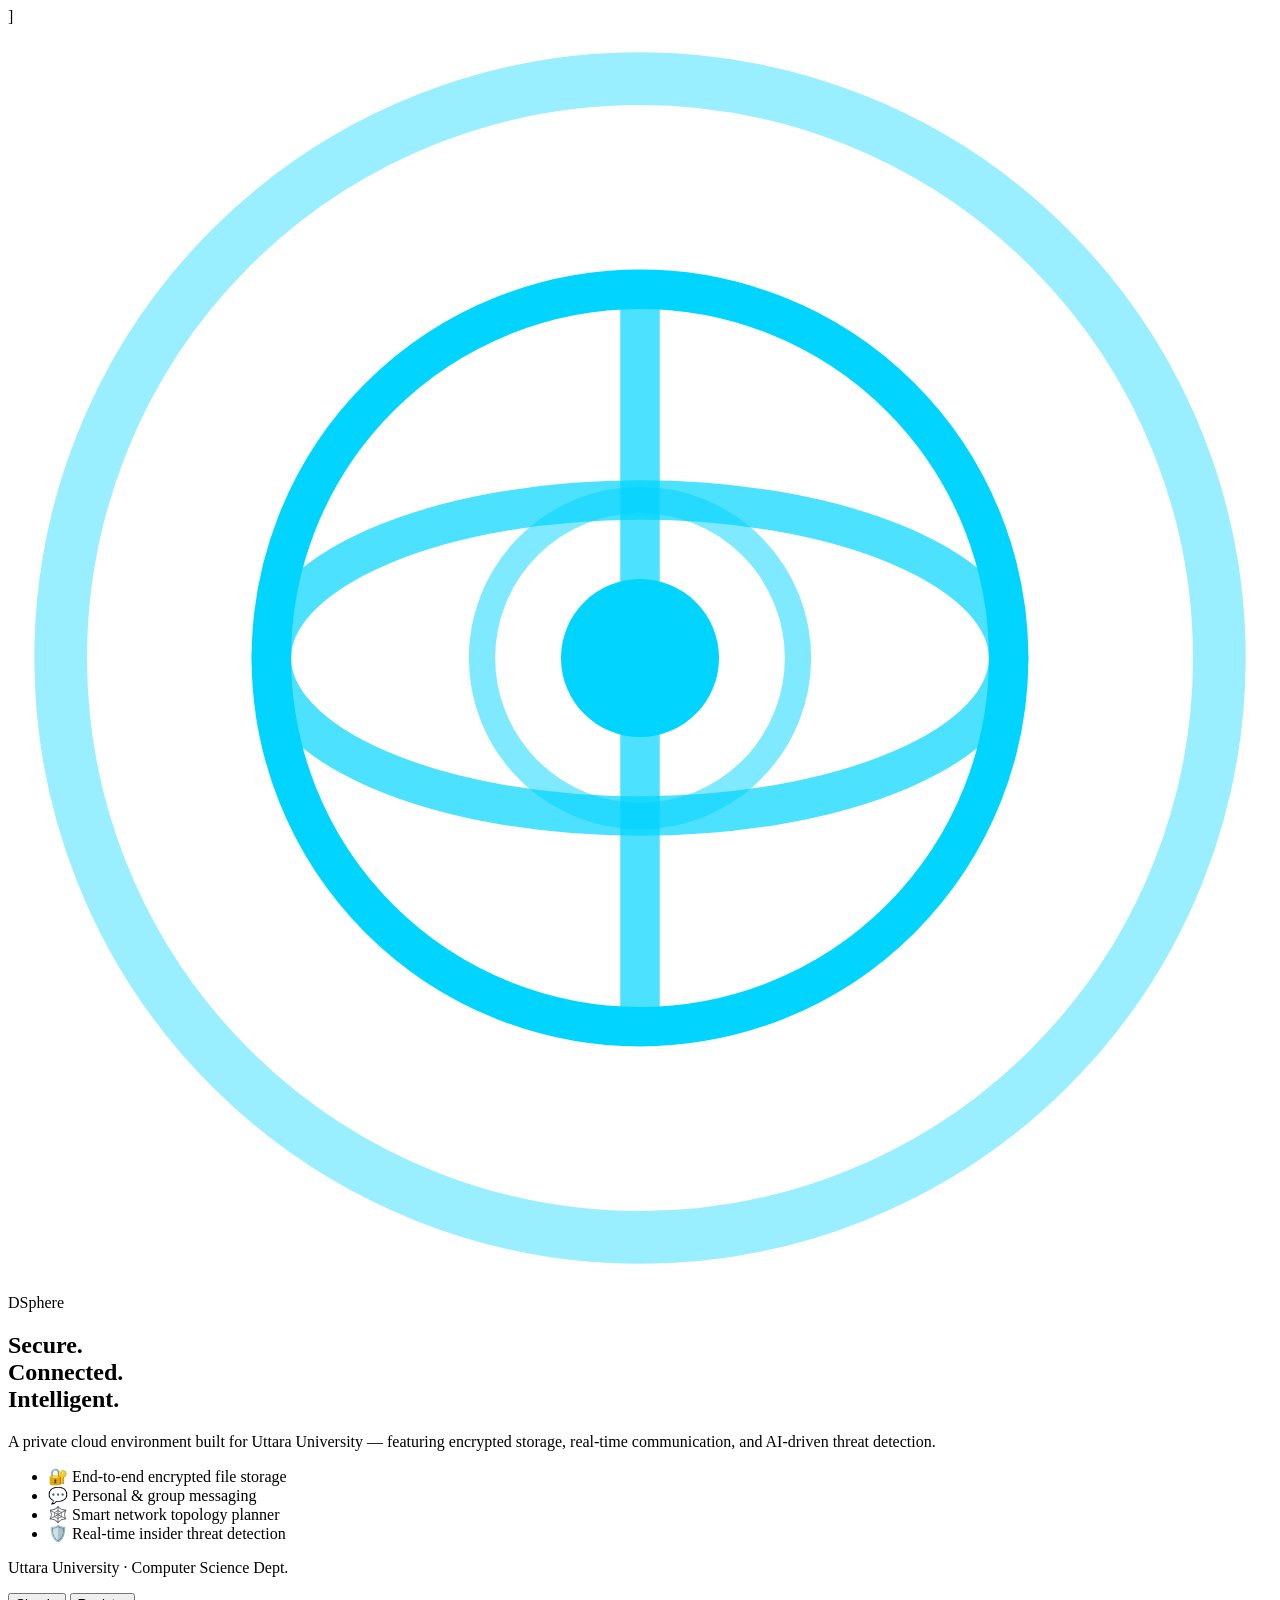
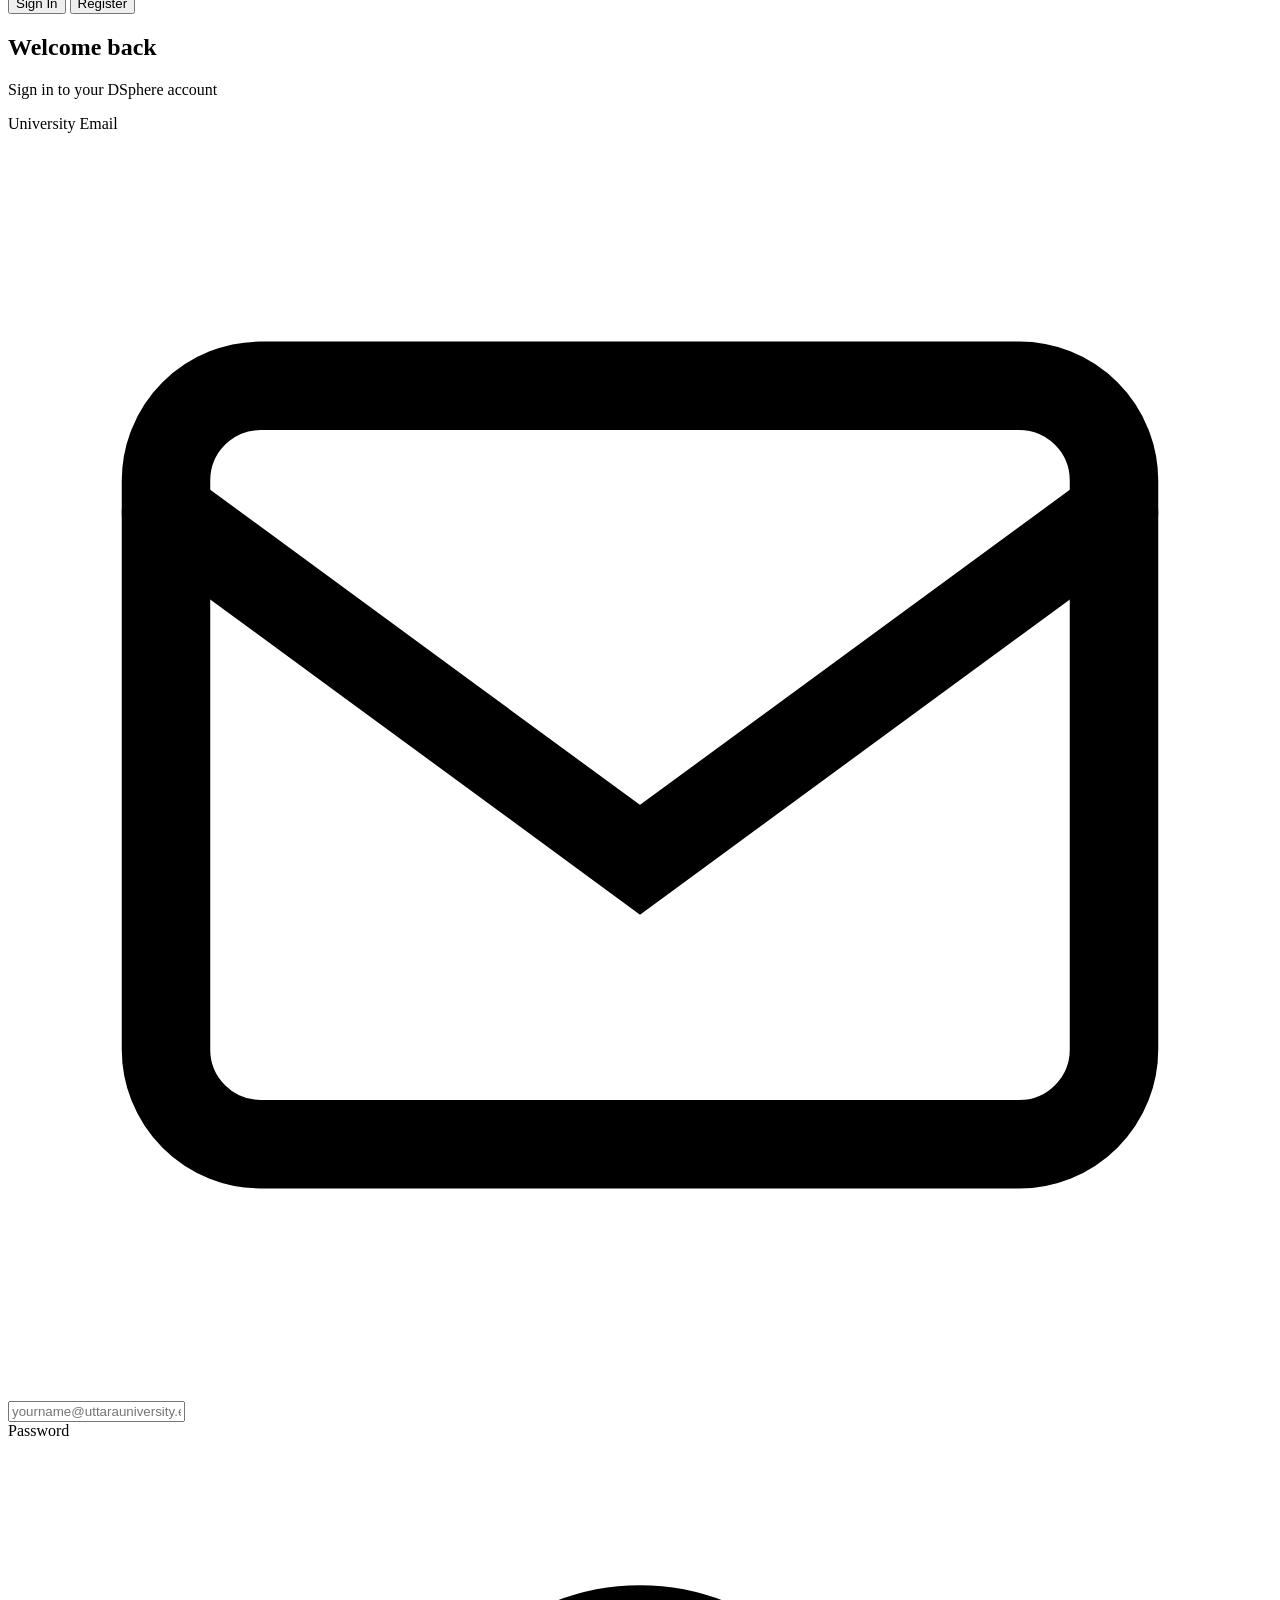
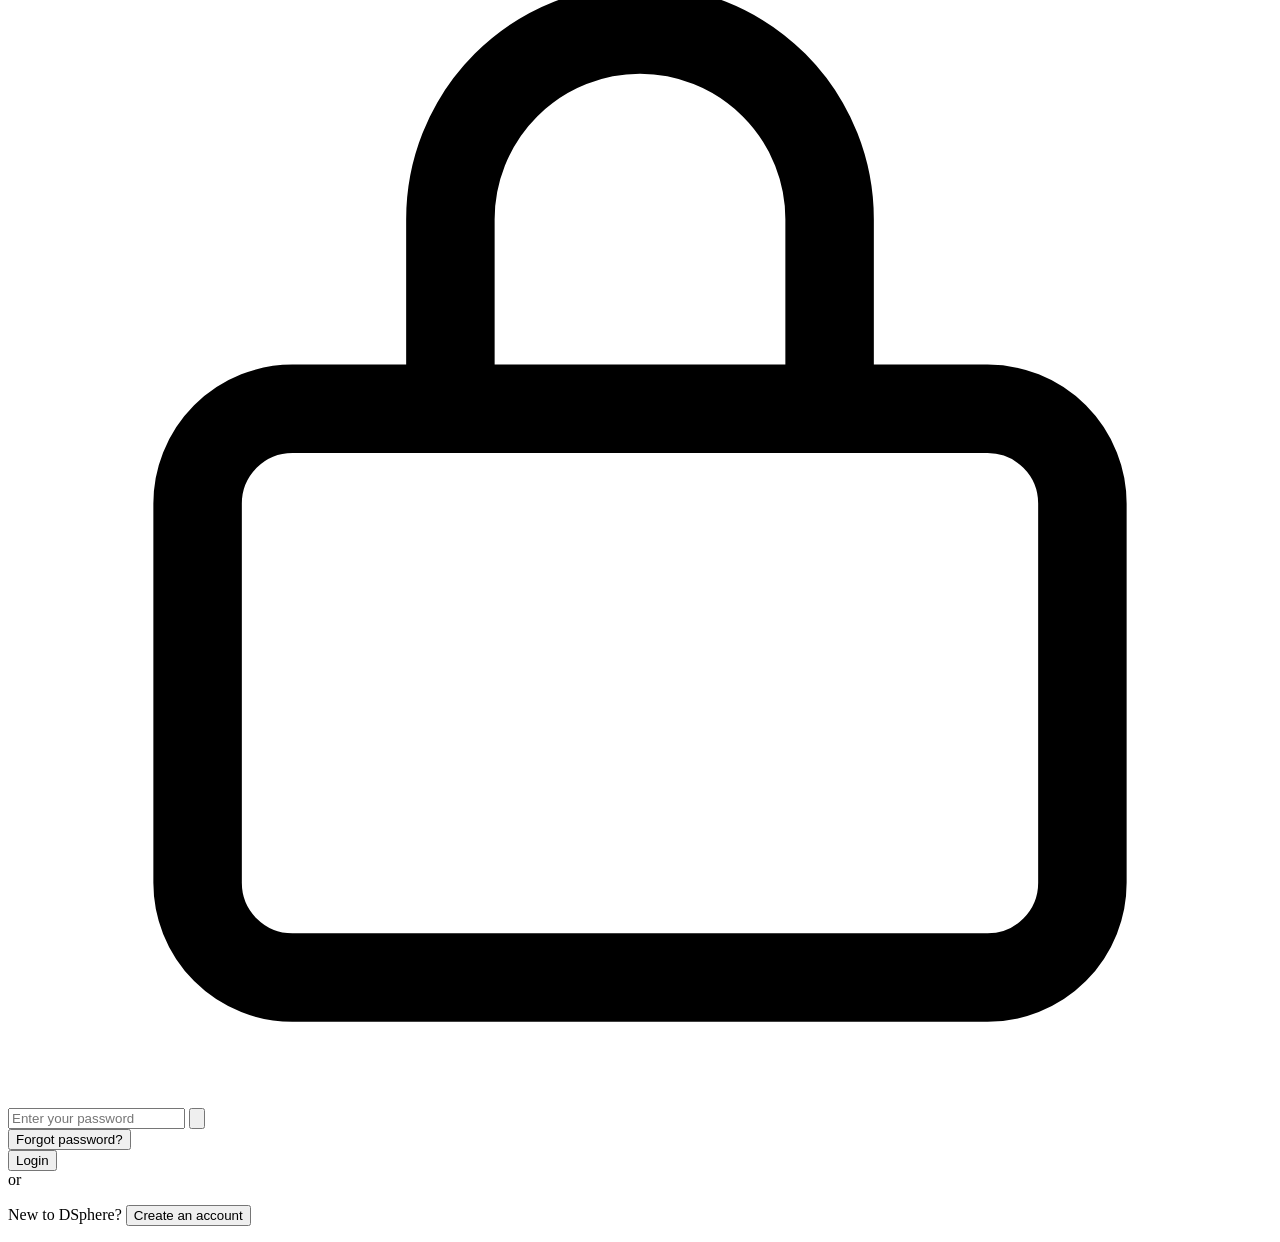
==== DSphere final/DSphere/frontend/pages/index.html @ 4b0da552 "Update index.html" ====
<!DOCTYPE html>
<html lang="en">
<head>
  <meta charset="UTF-8" />
  <meta name="viewport" content="width=device-width, initial-scale=1.0" />
  <title>DSphere — Secure University Cloud</title>
  <link rel="preconnect" href="https://fonts.googleapis.com" />
  <link rel="preconnect" href="https://fonts.gstatic.com" crossorigin />
  <link href="https://fonts.googleapis.com/css2?family=Syne:wght@400;600;700;800&family=DM+Sans:ital,wght@0,300;0,400;0,500;1,300&display=swap" rel="stylesheet" />
  <link rel="stylesheet" href="/css/variables.css" />
<link rel="stylesheet" href="/css/auth.css" />
</head>
<body>
]
  <!-- ░░ BACKGROUND GEOMETRY ░░ -->
  <div class="bg-orb bg-orb--1" aria-hidden="true"></div>
  <div class="bg-orb bg-orb--2" aria-hidden="true"></div>
  <div class="bg-grid" aria-hidden="true"></div>

  <div class="auth-shell">

    <!-- ── LEFT BRAND PANEL ── -->
    <aside class="brand-panel" aria-label="DSphere branding">
      <div class="brand-panel__inner">
        <div class="brand-logo">
          <svg class="brand-logo__icon" viewBox="0 0 48 48" fill="none" xmlns="http://www.w3.org/2000/svg" aria-hidden="true">
            <circle cx="24" cy="24" r="22" stroke="#00D4FF" stroke-width="2" opacity="0.4"/>
            <circle cx="24" cy="24" r="14" stroke="#00D4FF" stroke-width="1.5"/>
            <ellipse cx="24" cy="24" rx="14" ry="6" stroke="#00D4FF" stroke-width="1.5" opacity="0.7"/>
            <line x1="24" y1="10" x2="24" y2="38" stroke="#00D4FF" stroke-width="1.5" opacity="0.7"/>
            <circle cx="24" cy="24" r="3" fill="#00D4FF"/>
            <circle cx="24" cy="24" r="6" stroke="#00D4FF" stroke-width="1" opacity="0.5"/>
          </svg>
          <span class="brand-logo__wordmark">DSphere</span>
        </div>

        <div class="brand-tagline">
          <h1 class="brand-tagline__headline">Secure.<br/>Connected.<br/>Intelligent.</h1>
          <p class="brand-tagline__sub">A private cloud environment built for Uttara University — featuring encrypted storage, real-time communication, and AI-driven threat detection.</p>
        </div>

        <ul class="brand-features" aria-label="Key features">
          <li class="brand-features__item">
            <span class="brand-features__icon" aria-hidden="true">🔐</span>
            <span>End-to-end encrypted file storage</span>
          </li>
          <li class="brand-features__item">
            <span class="brand-features__icon" aria-hidden="true">💬</span>
            <span>Personal &amp; group messaging</span>
          </li>
          <li class="brand-features__item">
            <span class="brand-features__icon" aria-hidden="true">🕸️</span>
            <span>Smart network topology planner</span>
          </li>
          <li class="brand-features__item">
            <span class="brand-features__icon" aria-hidden="true">🛡️</span>
            <span>Real-time insider threat detection</span>
          </li>
        </ul>

        <p class="brand-uni">Uttara University · Computer Science Dept.</p>
      </div>
    </aside>

    <!-- ── RIGHT AUTH PANEL ── -->
    <main class="auth-panel" id="auth-panel">

      <!-- TAB SWITCHER -->
      <div class="auth-tabs" role="tablist" aria-label="Authentication mode">
        <button class="auth-tabs__btn auth-tabs__btn--active" id="tab-login" role="tab" aria-selected="true" aria-controls="form-login" onclick="switchTab('login')">Sign In</button>
        <button class="auth-tabs__btn" id="tab-register" role="tab" aria-selected="false" aria-controls="form-register" onclick="switchTab('register')">Register</button>
        <div class="auth-tabs__indicator" id="tab-indicator" aria-hidden="true"></div>
      </div>

      <!-- ═══════════════════════════
           LOGIN FORM
      ═══════════════════════════ -->
      <section class="auth-form-wrap" id="form-login" role="tabpanel" aria-labelledby="tab-login">
        <div class="form-header">
          <h2 class="form-header__title">Welcome back</h2>
          <p class="form-header__sub">Sign in to your DSphere account</p>
        </div>

        <form class="auth-form" id="login-form" novalidate>

          <!-- Email -->
          <div class="field-group" id="login-email-group">
            <label class="field-label" for="login-email">University Email</label>
            <div class="field-input-wrap">
              <span class="field-icon" aria-hidden="true">
                <svg viewBox="0 0 20 20" fill="none"><path d="M2.5 5.5A1.5 1.5 0 014 4h12a1.5 1.5 0 011.5 1.5v9A1.5 1.5 0 0116 16H4a1.5 1.5 0 01-1.5-1.5v-9z" stroke="currentColor" stroke-width="1.4"/><path d="M2.5 6l7.5 5.5L17.5 6" stroke="currentColor" stroke-width="1.4" stroke-linecap="round"/></svg>
              </span>
              <input class="field-input" type="email" id="login-email" name="email" placeholder="yourname@uttarauniversity.edu.bd" autocomplete="email" required />
            </div>
            <span class="field-error" id="login-email-err" role="alert"></span>
          </div>

          <!-- Password -->
          <div class="field-group" id="login-pw-group">
            <label class="field-label" for="login-password">Password</label>
            <div class="field-input-wrap">
              <span class="field-icon" aria-hidden="true">
                <svg viewBox="0 0 20 20" fill="none"><rect x="3" y="9" width="14" height="9" rx="1.5" stroke="currentColor" stroke-width="1.4"/><path d="M7 9V6a3 3 0 016 0v3" stroke="currentColor" stroke-width="1.4" stroke-linecap="round"/></svg>
              </span>
              <input class="field-input field-input--pw" type="password" id="login-password" name="password" placeholder="Enter your password" autocomplete="current-password" required />
              <button type="button" class="pw-toggle" aria-label="Show password" onclick="togglePw('login-password', this)">
                <svg class="eye-icon eye-icon--show" viewBox="0 0 20 20" fill="none"><path d="M2 10s3-6 8-6 8 6 8 6-3 6-8 6-8-6-8-6z" stroke="currentColor" stroke-width="1.4"/><circle cx="10" cy="10" r="2.5" stroke="currentColor" stroke-width="1.4"/></svg>
                <svg class="eye-icon eye-icon--hide" viewBox="0 0 20 20" fill="none" style="display:none"><path d="M3 3l14 14M8.5 8.6A2.5 2.5 0 0012.4 12M6.3 6.4C4.5 7.5 3 10 3 10s3 6 7 6c1.4 0 2.7-.5 3.8-1.3M10 4c4 0 7 6 7 6a13 13 0 01-2 2.9" stroke="currentColor" stroke-width="1.4" stroke-linecap="round"/></svg>
              </button>
            </div>
            <span class="field-error" id="login-pw-err" role="alert"></span>
          </div>

          <!-- Forgot Password -->
          <div class="form-extras">
            <button type="button" class="link-btn" onclick="switchTab('forgot')">Forgot password?</button>
          </div>

          <!-- Submit -->
          <button type="submit" class="btn-primary" id="login-submit">
            <span class="btn-primary__text">Login</span>
            <span class="btn-primary__spinner" aria-hidden="true"></span>
          </button>

          <div class="form-divider" aria-hidden="true"><span>or</span></div>
          <p class="form-switch-hint">New to DSphere? <button type="button" class="link-btn" onclick="switchTab('register')">Create an account</button></p>
        </form>
      </section>

      <!-- ═══════════════════════════
           REGISTER FORM
      ═══════════════════════════ -->
      <section class="auth-form-wrap" id="form-register" role="tabpanel" aria-labelledby="tab-register" hidden>
        <div class="form-header">
          <h2 class="form-header__title">Create account</h2>
          <p class="form-header__sub">Join DSphere with your university email</p>
        </div>

        <form class="auth-form" id="register-form" novalidate>

          <!-- Full Name -->
          <div class="field-group" id="reg-name-group">
            <label class="field-label" for="reg-name">Full Name</label>
            <div class="field-input-wrap">
              <span class="field-icon" aria-hidden="true">
                <svg viewBox="0 0 20 20" fill="none"><circle cx="10" cy="7" r="3" stroke="currentColor" stroke-width="1.4"/><path d="M3 17c0-3.3 3.1-6 7-6s7 2.7 7 6" stroke="currentColor" stroke-width="1.4" stroke-linecap="round"/></svg>
              </span>
              <input class="field-input" type="text" id="reg-name" name="name" placeholder="Your full name" autocomplete="name" required />
            </div>
            <span class="field-error" id="reg-name-err" role="alert"></span>
          </div>

          <!-- Email -->
          <div class="field-group" id="reg-email-group">
            <label class="field-label" for="reg-email">University Email</label>
            <div class="field-input-wrap">
              <span class="field-icon" aria-hidden="true">
                <svg viewBox="0 0 20 20" fill="none"><path d="M2.5 5.5A1.5 1.5 0 014 4h12a1.5 1.5 0 011.5 1.5v9A1.5 1.5 0 0116 16H4a1.5 1.5 0 01-1.5-1.5v-9z" stroke="currentColor" stroke-width="1.4"/><path d="M2.5 6l7.5 5.5L17.5 6" stroke="currentColor" stroke-width="1.4" stroke-linecap="round"/></svg>
              </span>
              <input class="field-input" type="email" id="reg-email" name="email" placeholder="yourname@uttarauniversity.edu.bd" autocomplete="email" required />
              <span class="field-badge" id="reg-email-badge" aria-hidden="true"></span>
            </div>
            <span class="field-hint">Must end in @uttarauniversity.edu.bd or @uttarauniversity.ac.bd</span>
            <span class="field-error" id="reg-email-err" role="alert"></span>
          </div>

          <!-- Password -->
          <div class="field-group" id="reg-pw-group">
            <label class="field-label" for="reg-password">Password</label>
            <div class="field-input-wrap">
              <span class="field-icon" aria-hidden="true">
                <svg viewBox="0 0 20 20" fill="none"><rect x="3" y="9" width="14" height="9" rx="1.5" stroke="currentColor" stroke-width="1.4"/><path d="M7 9V6a3 3 0 016 0v3" stroke="currentColor" stroke-width="1.4" stroke-linecap="round"/></svg>
              </span>
              <input class="field-input field-input--pw" type="password" id="reg-password" name="password" placeholder="Create a strong password" autocomplete="new-password" required />
              <button type="button" class="pw-toggle" aria-label="Show password" onclick="togglePw('reg-password', this)">
                <svg class="eye-icon eye-icon--show" viewBox="0 0 20 20" fill="none"><path d="M2 10s3-6 8-6 8 6 8 6-3 6-8 6-8-6-8-6z" stroke="currentColor" stroke-width="1.4"/><circle cx="10" cy="10" r="2.5" stroke="currentColor" stroke-width="1.4"/></svg>
                <svg class="eye-icon eye-icon--hide" viewBox="0 0 20 20" fill="none" style="display:none"><path d="M3 3l14 14M8.5 8.6A2.5 2.5 0 0012.4 12M6.3 6.4C4.5 7.5 3 10 3 10s3 6 7 6c1.4 0 2.7-.5 3.8-1.3M10 4c4 0 7 6 7 6a13 13 0 01-2 2.9" stroke="currentColor" stroke-width="1.4" stroke-linecap="round"/></svg>
              </button>
            </div>
            <!-- Password Strength Meter -->
            <div class="pw-strength" id="pw-strength" aria-live="polite">
              <div class="pw-strength__bar">
                <div class="pw-strength__fill" id="pw-strength-fill"></div>
              </div>
              <span class="pw-strength__label" id="pw-strength-label">Enter a password</span>
            </div>
            <ul class="pw-rules" id="pw-rules" aria-label="Password requirements">
              <li class="pw-rule" id="rule-len" data-ok="false"><span class="pw-rule__dot"></span> At least 8 characters</li>
              <li class="pw-rule" id="rule-upper" data-ok="false"><span class="pw-rule__dot"></span> One uppercase letter</li>
              <li class="pw-rule" id="rule-num" data-ok="false"><span class="pw-rule__dot"></span> One number</li>
              <li class="pw-rule" id="rule-special" data-ok="false"><span class="pw-rule__dot"></span> One special character</li>
            </ul>
            <span class="field-error" id="reg-pw-err" role="alert"></span>
          </div>

          <!-- Confirm Password -->
          <div class="field-group" id="reg-cpw-group">
            <label class="field-label" for="reg-confirm-password">Confirm Password</label>
            <div class="field-input-wrap">
              <span class="field-icon" aria-hidden="true">
                <svg viewBox="0 0 20 20" fill="none"><path d="M9 12l2 2 4-4" stroke="currentColor" stroke-width="1.4" stroke-linecap="round" stroke-linejoin="round"/><rect x="3" y="9" width="14" height="9" rx="1.5" stroke="currentColor" stroke-width="1.4"/><path d="M7 9V6a3 3 0 016 0v3" stroke="currentColor" stroke-width="1.4" stroke-linecap="round"/></svg>
              </span>
              <input class="field-input field-input--pw" type="password" id="reg-confirm-password" name="confirm_password" placeholder="Re-enter your password" autocomplete="new-password" required />
              <button type="button" class="pw-toggle" aria-label="Show confirm password" onclick="togglePw('reg-confirm-password', this)">
                <svg class="eye-icon eye-icon--show" viewBox="0 0 20 20" fill="none"><path d="M2 10s3-6 8-6 8 6 8 6-3 6-8 6-8-6-8-6z" stroke="currentColor" stroke-width="1.4"/><circle cx="10" cy="10" r="2.5" stroke="currentColor" stroke-width="1.4"/></svg>
                <svg class="eye-icon eye-icon--hide" viewBox="0 0 20 20" fill="none" style="display:none"><path d="M3 3l14 14M8.5 8.6A2.5 2.5 0 0012.4 12M6.3 6.4C4.5 7.5 3 10 3 10s3 6 7 6c1.4 0 2.7-.5 3.8-1.3M10 4c4 0 7 6 7 6a13 13 0 01-2 2.9" stroke="currentColor" stroke-width="1.4" stroke-linecap="round"/></svg>
              </button>
            </div>
            <span class="field-error" id="reg-cpw-err" role="alert"></span>
          </div>

          <button type="submit" class="btn-primary" id="register-submit">
            <span class="btn-primary__text">Create Account &amp; Send OTP</span>
            <span class="btn-primary__spinner" aria-hidden="true"></span>
          </button>

          <p class="form-switch-hint">Already have an account? <button type="button" class="link-btn" onclick="switchTab('login')">Sign in</button></p>
        </form>
      </section>

      <!-- ═══════════════════════════
           OTP VERIFICATION PANEL
      ═══════════════════════════ -->
      <section class="auth-form-wrap" id="form-otp" role="tabpanel" hidden>
        <div class="form-header">
          <h2 class="form-header__title">Verify your email</h2>
          <p class="form-header__sub">A 6-digit OTP was sent to <strong id="otp-email-display"></strong></p>
        </div>

        <form class="auth-form" id="otp-form" novalidate>
          <div class="otp-input-row" role="group" aria-label="OTP digits">
            <input class="otp-digit" type="text" inputmode="numeric" maxlength="1" pattern="[0-9]" aria-label="Digit 1" />
            <input class="otp-digit" type="text" inputmode="numeric" maxlength="1" pattern="[0-9]" aria-label="Digit 2" />
            <input class="otp-digit" type="text" inputmode="numeric" maxlength="1" pattern="[0-9]" aria-label="Digit 3" />
            <input class="otp-digit" type="text" inputmode="numeric" maxlength="1" pattern="[0-9]" aria-label="Digit 4" />
            <input class="otp-digit" type="text" inputmode="numeric" maxlength="1" pattern="[0-9]" aria-label="Digit 5" />
            <input class="otp-digit" type="text" inputmode="numeric" maxlength="1" pattern="[0-9]" aria-label="Digit 6" />
          </div>
          <span class="field-error otp-error" id="otp-err" role="alert"></span>

          <div class="otp-timer" aria-live="polite">
            <span id="otp-timer-text">Resend in <strong id="otp-countdown">02:00</strong></span>
            <button type="button" class="link-btn" id="otp-resend-btn" disabled onclick="resendOtp()">Resend OTP</button>
          </div>

          <button type="submit" class="btn-primary" id="otp-submit">
            <span class="btn-primary__text">Verify &amp; Continue</span>
            <span class="btn-primary__spinner" aria-hidden="true"></span>
          </button>

          <p class="form-switch-hint"><button type="button" class="link-btn" onclick="switchTab('register')">← Back to registration</button></p>
        </form>
      </section>

      <!-- ═══════════════════════════
           FORGOT PASSWORD PANEL
      ═══════════════════════════ -->
      <section class="auth-form-wrap" id="form-forgot" role="tabpanel" hidden>
        <div class="form-header">
          <h2 class="form-header__title">Reset password</h2>
          <p class="form-header__sub">Enter your university email to receive a reset OTP</p>
        </div>

        <form class="auth-form" id="forgot-form" novalidate>
          <div class="field-group" id="forgot-email-group">
            <label class="field-label" for="forgot-email">University Email</label>
            <div class="field-input-wrap">
              <span class="field-icon" aria-hidden="true">
                <svg viewBox="0 0 20 20" fill="none"><path d="M2.5 5.5A1.5 1.5 0 014 4h12a1.5 1.5 0 011.5 1.5v9A1.5 1.5 0 0116 16H4a1.5 1.5 0 01-1.5-1.5v-9z" stroke="currentColor" stroke-width="1.4"/><path d="M2.5 6l7.5 5.5L17.5 6" stroke="currentColor" stroke-width="1.4" stroke-linecap="round"/></svg>
              </span>
              <input class="field-input" type="email" id="forgot-email" name="email" placeholder="yourname@uttarauniversity.edu.bd" autocomplete="email" required />
            </div>
            <span class="field-error" id="forgot-email-err" role="alert"></span>
          </div>

          <button type="submit" class="btn-primary" id="forgot-submit">
            <span class="btn-primary__text">Send Reset OTP</span>
            <span class="btn-primary__spinner" aria-hidden="true"></span>
          </button>
          <p class="form-switch-hint"><button type="button" class="link-btn" onclick="switchTab('login')">← Back to sign in</button></p>
        </form>
      </section>

      <!-- SUCCESS TOAST -->
      <div class="toast" id="toast" role="status" aria-live="polite" aria-atomic="true"></div>

    </main>
  </div><!-- /auth-shell -->

<script src="/js/auth.js"></script>
</body>
</html>
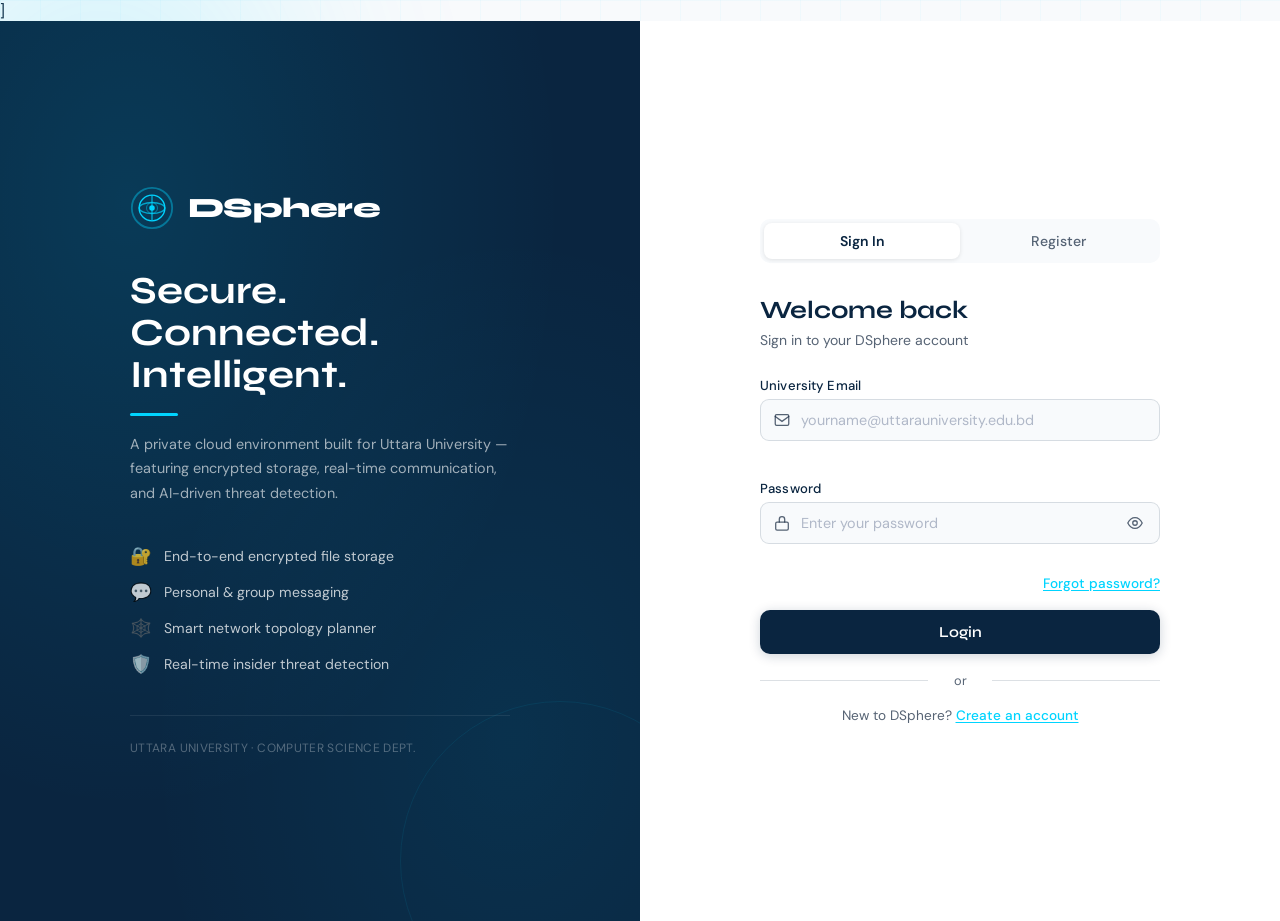
==== commit beb00f30: "Update index.html" ====
--- a/DSphere final/DSphere/frontend/pages/index.html
+++ b/DSphere final/DSphere/frontend/pages/index.html
@@ -7,8 +7,8 @@
   <link rel="preconnect" href="https://fonts.googleapis.com" />
   <link rel="preconnect" href="https://fonts.gstatic.com" crossorigin />
   <link href="https://fonts.googleapis.com/css2?family=Syne:wght@400;600;700;800&family=DM+Sans:ital,wght@0,300;0,400;0,500;1,300&display=swap" rel="stylesheet" />
-  <link rel="stylesheet" href="/css/variables.css" />
-<link rel="stylesheet" href="/css/auth.css" />
+  <link rel="stylesheet" href="../css/variables.css" />
+<link rel="stylesheet" href="../css/auth.css" />
 </head>
 <body>
 ]
@@ -287,6 +287,6 @@
     </main>
   </div><!-- /auth-shell -->
 
-<script src="/js/auth.js"></script>
+<script src="../js/auth.js"></script>
 </body>
 </html>
--- a/DSphere final/DSphere/frontend/css/variables.css
+++ b/DSphere final/DSphere/frontend/css/variables.css
@@ -0,0 +1,15 @@
+:root {
+  --up-bg: #f8fafc;
+  --up-surface: #ffffff;
+  --up-primary: #0a2540;
+  --up-accent: #00d4ff;
+  --up-text: #15273f;
+  --up-muted: rgba(21, 39, 63, 0.72);
+  --up-border: rgba(10, 37, 64, 0.14);
+  --up-success: #22c55e;
+  --up-error: #e53935;
+  --pw-weak: #fb7185;
+  --pw-fair: #fbbf24;
+  --pw-good: #38bdf8;
+  --pw-strong: #22c55e;
+}
--- a/DSphere final/DSphere/frontend/css/auth.css
+++ b/DSphere final/DSphere/frontend/css/auth.css
@@ -0,0 +1,469 @@
+/* ============================================================
+   DSphere — auth.css
+   Login / Registration page styles
+   User Panel palette: #F8F9FA bg | #0A2540 navy | #00D4FF cyan
+   ============================================================ */
+
+*, *::before, *::after { box-sizing: border-box; margin: 0; padding: 0; }
+
+html {
+  font-size: 16px;
+  -webkit-font-smoothing: antialiased;
+}
+
+body {
+  font-family: 'DM Sans', sans-serif;
+  background: var(--up-bg);
+  color: var(--up-text);
+  min-height: 100vh;
+  overflow-x: hidden;
+  position: relative;
+}
+
+/* ── BACKGROUND DECORATION ── */
+.bg-orb {
+  position: fixed;
+  border-radius: 50%;
+  pointer-events: none;
+  z-index: 0;
+  filter: blur(80px);
+  opacity: 0.18;
+}
+.bg-orb--1 {
+  width: 600px; height: 600px;
+  background: radial-gradient(circle, #00D4FF, transparent 70%);
+  top: -200px; left: -200px;
+  animation: drift 18s ease-in-out infinite alternate;
+}
+.bg-orb--2 {
+  width: 500px; height: 500px;
+  background: radial-gradient(circle, #0A2540, transparent 70%);
+  bottom: -150px; right: -100px;
+  animation: drift 22s ease-in-out infinite alternate-reverse;
+}
+@keyframes drift {
+  from { transform: translate(0, 0) scale(1); }
+  to   { transform: translate(40px, 30px) scale(1.05); }
+}
+
+.bg-grid {
+  position: fixed; inset: 0; z-index: 0; pointer-events: none;
+  background-image:
+    linear-gradient(rgba(0,212,255,.035) 1px, transparent 1px),
+    linear-gradient(90deg, rgba(0,212,255,.035) 1px, transparent 1px);
+  background-size: 40px 40px;
+}
+
+/* ── LAYOUT SHELL ── */
+.auth-shell {
+  position: relative; z-index: 1;
+  display: grid;
+  grid-template-columns: 1fr 1fr;
+  min-height: 100vh;
+}
+
+/* ── BRAND PANEL (left) ── */
+.brand-panel {
+  background: var(--up-primary);
+  display: flex; align-items: center; justify-content: center;
+  padding: 48px 52px;
+  position: relative; overflow: hidden;
+}
+.brand-panel::before {
+  content: '';
+  position: absolute; inset: 0;
+  background:
+    radial-gradient(ellipse at 20% 20%, rgba(0,212,255,.12) 0%, transparent 60%),
+    radial-gradient(ellipse at 80% 80%, rgba(0,212,255,.07) 0%, transparent 50%);
+  pointer-events: none;
+}
+.brand-panel::after {
+  content: '';
+  position: absolute;
+  width: 320px; height: 320px;
+  border: 1px solid rgba(0,212,255,.08);
+  border-radius: 50%;
+  bottom: -100px; right: -80px;
+}
+
+.brand-panel__inner {
+  position: relative; z-index: 1;
+  max-width: 380px;
+  display: flex; flex-direction: column; gap: 40px;
+}
+
+/* Logo */
+.brand-logo {
+  display: flex; align-items: center; gap: 14px;
+}
+.brand-logo__icon {
+  width: 44px; height: 44px;
+  animation: rotate-slow 20s linear infinite;
+}
+@keyframes rotate-slow {
+  from { transform: rotate(0deg); }
+  to   { transform: rotate(360deg); }
+}
+.brand-logo__wordmark {
+  font-family: 'Syne', sans-serif;
+  font-weight: 800;
+  font-size: 1.75rem;
+  letter-spacing: -0.02em;
+  color: #ffffff;
+}
+
+/* Tagline */
+.brand-tagline__headline {
+  font-family: 'Syne', sans-serif;
+  font-weight: 700;
+  font-size: 2.4rem;
+  line-height: 1.1;
+  color: #ffffff;
+  margin-bottom: 16px;
+}
+.brand-tagline__headline::after {
+  content: '';
+  display: block;
+  width: 48px; height: 3px;
+  background: var(--up-accent);
+  border-radius: 2px;
+  margin-top: 16px;
+}
+.brand-tagline__sub {
+  font-size: 0.9rem;
+  line-height: 1.7;
+  color: rgba(255,255,255,.62);
+}
+
+/* Feature list */
+.brand-features {
+  list-style: none;
+  display: flex; flex-direction: column; gap: 14px;
+}
+.brand-features__item {
+  display: flex; align-items: center; gap: 12px;
+  font-size: 0.88rem;
+  color: rgba(255,255,255,.75);
+}
+.brand-features__icon { font-size: 1.1rem; }
+
+.brand-uni {
+  font-size: 0.75rem;
+  color: rgba(255,255,255,.3);
+  letter-spacing: 0.03em;
+  text-transform: uppercase;
+  border-top: 1px solid rgba(255,255,255,.08);
+  padding-top: 24px;
+}
+
+/* ── AUTH PANEL (right) ── */
+.auth-panel {
+  display: flex; flex-direction: column;
+  align-items: center; justify-content: center;
+  padding: 40px 32px;
+  background: var(--up-surface);
+  position: relative;
+}
+
+/* ── TABS ── */
+.auth-tabs {
+  display: flex;
+  background: var(--up-bg);
+  border-radius: 10px;
+  padding: 4px;
+  position: relative;
+  width: 100%; max-width: 400px;
+  margin-bottom: 32px;
+}
+.auth-tabs__btn {
+  flex: 1;
+  background: transparent;
+  border: none; cursor: pointer;
+  font-family: 'DM Sans', sans-serif;
+  font-size: 0.88rem;
+  font-weight: 500;
+  color: var(--up-muted);
+  padding: 9px 0;
+  border-radius: 8px;
+  position: relative; z-index: 1;
+  transition: color 0.2s;
+}
+.auth-tabs__btn--active { color: var(--up-primary); font-weight: 600; }
+.auth-tabs__indicator {
+  position: absolute;
+  top: 4px; bottom: 4px;
+  width: calc(50% - 4px);
+  background: #fff;
+  border-radius: 8px;
+  box-shadow: 0 1px 4px rgba(0,0,0,.1);
+  transition: transform 0.25s cubic-bezier(.4,0,.2,1);
+  left: 4px;
+}
+.auth-tabs__indicator[data-tab="register"] {
+  transform: translateX(calc(100% + 0px));
+}
+
+/* ── FORM WRAP ── */
+.auth-form-wrap {
+  width: 100%; max-width: 400px;
+  animation: fade-up 0.3s ease;
+}
+@keyframes fade-up {
+  from { opacity: 0; transform: translateY(12px); }
+  to   { opacity: 1; transform: translateY(0); }
+}
+
+.form-header { margin-bottom: 28px; }
+.form-header__title {
+  font-family: 'Syne', sans-serif;
+  font-size: 1.55rem; font-weight: 700;
+  color: var(--up-primary);
+  margin-bottom: 6px;
+}
+.form-header__sub { font-size: 0.875rem; color: var(--up-muted); }
+
+/* ── FIELD GROUP ── */
+.auth-form { display: flex; flex-direction: column; gap: 18px; }
+
+.field-group { display: flex; flex-direction: column; gap: 5px; }
+.field-label {
+  font-size: 0.82rem; font-weight: 500;
+  color: var(--up-primary); letter-spacing: 0.01em;
+}
+.field-input-wrap {
+  position: relative;
+  display: flex; align-items: center;
+}
+.field-icon {
+  position: absolute; left: 13px;
+  width: 18px; height: 18px; color: var(--up-muted);
+  display: flex; align-items: center;
+  pointer-events: none;
+}
+.field-icon svg { width: 100%; height: 100%; }
+
+.field-input {
+  width: 100%;
+  padding: 11px 14px 11px 40px;
+  border: 1.5px solid var(--up-border);
+  border-radius: 9px;
+  font-family: 'DM Sans', sans-serif;
+  font-size: 0.9rem;
+  color: var(--up-text);
+  background: var(--up-bg);
+  outline: none;
+  transition: border-color 0.2s, box-shadow 0.2s;
+}
+.field-input--pw { padding-right: 44px; }
+.field-input:focus {
+  border-color: var(--up-accent);
+  box-shadow: 0 0 0 3px rgba(0,212,255,.14);
+  background: #fff;
+}
+.field-input.is-invalid {
+  border-color: var(--up-error);
+  box-shadow: 0 0 0 3px rgba(229,57,53,.1);
+}
+.field-input.is-valid {
+  border-color: var(--up-success);
+}
+.field-input::placeholder { color: #b0b8c8; }
+
+/* eye toggle */
+.pw-toggle {
+  position: absolute; right: 12px;
+  background: none; border: none; cursor: pointer;
+  color: var(--up-muted);
+  padding: 4px;
+  display: flex; align-items: center;
+  border-radius: 4px;
+  transition: color 0.15s;
+}
+.pw-toggle:hover { color: var(--up-primary); }
+.eye-icon { width: 18px; height: 18px; }
+
+/* field badge (email domain check) */
+.field-badge {
+  position: absolute; right: 12px;
+  width: 18px; height: 18px;
+  font-size: 0.8rem;
+}
+
+.field-hint  { font-size: 0.75rem; color: var(--up-muted); }
+.field-error { font-size: 0.75rem; color: var(--up-error); min-height: 16px; }
+
+/* ── PASSWORD STRENGTH ── */
+.pw-strength { display: flex; align-items: center; gap: 10px; margin-top: 2px; }
+.pw-strength__bar {
+  flex: 1; height: 5px;
+  background: var(--up-border);
+  border-radius: 999px; overflow: hidden;
+}
+.pw-strength__fill {
+  height: 100%; border-radius: 999px;
+  width: 0%;
+  transition: width 0.35s ease, background 0.35s ease;
+}
+.pw-strength__label { font-size: 0.72rem; color: var(--up-muted); white-space: nowrap; }
+
+/* Strength states */
+.pw-strength[data-level="1"] .pw-strength__fill { width: 25%; background: var(--pw-weak); }
+.pw-strength[data-level="2"] .pw-strength__fill { width: 50%; background: var(--pw-fair); }
+.pw-strength[data-level="3"] .pw-strength__fill { width: 75%; background: var(--pw-good); }
+.pw-strength[data-level="4"] .pw-strength__fill { width: 100%; background: var(--pw-strong); }
+.pw-strength[data-level="1"] .pw-strength__label { color: var(--pw-weak); }
+.pw-strength[data-level="2"] .pw-strength__label { color: var(--pw-fair); }
+.pw-strength[data-level="3"] .pw-strength__label { color: var(--pw-good); }
+.pw-strength[data-level="4"] .pw-strength__label { color: var(--pw-strong); }
+
+/* Password rules checklist */
+.pw-rules { list-style: none; display: flex; flex-direction: column; gap: 4px; margin-top: 6px; }
+.pw-rule {
+  display: flex; align-items: center; gap: 7px;
+  font-size: 0.75rem; color: var(--up-muted);
+  transition: color 0.2s;
+}
+.pw-rule__dot {
+  width: 6px; height: 6px; border-radius: 50%;
+  background: var(--up-border);
+  flex-shrink: 0;
+  transition: background 0.2s;
+}
+.pw-rule[data-ok="true"] { color: var(--up-success); }
+.pw-rule[data-ok="true"] .pw-rule__dot { background: var(--up-success); }
+
+/* ── EXTRAS ── */
+.form-extras {
+  display: flex; justify-content: flex-end;
+  margin-top: -8px;
+}
+.link-btn {
+  background: none; border: none; cursor: pointer;
+  font-family: 'DM Sans', sans-serif;
+  font-size: 0.85rem; font-weight: 500;
+  color: var(--up-accent);
+  padding: 0;
+  text-decoration: underline; text-underline-offset: 2px;
+  transition: color 0.15s;
+}
+.link-btn:hover { color: var(--up-primary); }
+.link-btn:disabled { color: var(--up-muted); cursor: not-allowed; text-decoration: none; }
+
+/* ── PRIMARY BUTTON ── */
+.btn-primary {
+  width: 100%;
+  padding: 13px;
+  background: var(--up-primary);
+  color: #fff;
+  border: none; border-radius: 10px;
+  font-family: 'Syne', sans-serif;
+  font-size: 0.95rem; font-weight: 600;
+  cursor: pointer;
+  display: flex; align-items: center; justify-content: center; gap: 10px;
+  position: relative; overflow: hidden;
+  transition: background 0.2s, transform 0.1s, box-shadow 0.2s;
+  box-shadow: 0 2px 12px rgba(10,37,64,.2);
+}
+.btn-primary::before {
+  content: '';
+  position: absolute; inset: 0;
+  background: linear-gradient(135deg, rgba(0,212,255,.18) 0%, transparent 60%);
+  opacity: 0;
+  transition: opacity 0.2s;
+}
+.btn-primary:hover::before { opacity: 1; }
+.btn-primary:hover { background: #0d2f52; box-shadow: 0 4px 20px rgba(10,37,64,.3); }
+.btn-primary:active { transform: scale(0.98); }
+.btn-primary:disabled { background: var(--up-muted); cursor: not-allowed; box-shadow: none; }
+
+/* spinner */
+.btn-primary__spinner {
+  display: none;
+  width: 16px; height: 16px;
+  border: 2px solid rgba(255,255,255,.35);
+  border-top-color: #fff;
+  border-radius: 50%;
+  animation: spin 0.7s linear infinite;
+}
+.btn-primary.is-loading .btn-primary__text { opacity: 0.6; }
+.btn-primary.is-loading .btn-primary__spinner { display: block; }
+@keyframes spin { to { transform: rotate(360deg); } }
+
+/* ── DIVIDER ── */
+.form-divider {
+  position: relative; text-align: center;
+  color: var(--up-muted); font-size: 0.8rem;
+}
+.form-divider::before, .form-divider::after {
+  content: '';
+  position: absolute; top: 50%;
+  width: 42%; height: 1px;
+  background: var(--up-border);
+}
+.form-divider::before { left: 0; }
+.form-divider::after  { right: 0; }
+.form-divider span { background: var(--up-surface); padding: 0 10px; }
+
+.form-switch-hint { font-size: 0.85rem; color: var(--up-muted); text-align: center; }
+
+/* ── OTP INPUTS ── */
+.otp-input-row {
+  display: flex; gap: 10px; justify-content: center;
+  margin-bottom: 8px;
+}
+.otp-digit {
+  width: 52px; height: 58px;
+  text-align: center;
+  font-family: 'Syne', sans-serif;
+  font-size: 1.5rem; font-weight: 700;
+  color: var(--up-primary);
+  border: 1.5px solid var(--up-border);
+  border-radius: 10px;
+  background: var(--up-bg);
+  outline: none;
+  transition: border-color 0.2s, box-shadow 0.2s;
+  caret-color: transparent;
+}
+.otp-digit:focus {
+  border-color: var(--up-accent);
+  box-shadow: 0 0 0 3px rgba(0,212,255,.14);
+  background: #fff;
+}
+.otp-digit.filled { background: var(--up-primary); color: #fff; border-color: var(--up-primary); }
+.otp-error { display: block; text-align: center; margin-bottom: 4px; }
+
+.otp-timer {
+  display: flex; align-items: center; justify-content: center; gap: 8px;
+  font-size: 0.82rem; color: var(--up-muted);
+  margin-bottom: 4px;
+}
+
+/* ── TOAST ── */
+.toast {
+  position: fixed; bottom: 28px; left: 50%;
+  transform: translateX(-50%) translateY(20px);
+  background: var(--up-primary);
+  color: #fff;
+  font-size: 0.875rem;
+  padding: 12px 24px;
+  border-radius: 10px;
+  box-shadow: 0 8px 32px rgba(0,0,0,.18);
+  opacity: 0; pointer-events: none;
+  transition: opacity 0.3s, transform 0.3s;
+  white-space: nowrap;
+  z-index: 1000;
+}
+.toast.toast--show { opacity: 1; transform: translateX(-50%) translateY(0); pointer-events: auto; }
+.toast.toast--success { border-left: 4px solid #2E7D32; }
+.toast.toast--error   { border-left: 4px solid var(--up-error); }
+
+/* ── RESPONSIVE ── */
+@media (max-width: 860px) {
+  .auth-shell { grid-template-columns: 1fr; }
+  .brand-panel { display: none; }
+  .auth-panel { padding: 36px 20px; }
+}
+@media (max-width: 420px) {
+  .otp-digit { width: 42px; height: 50px; font-size: 1.2rem; }
+  .form-header__title { font-size: 1.3rem; }
+}
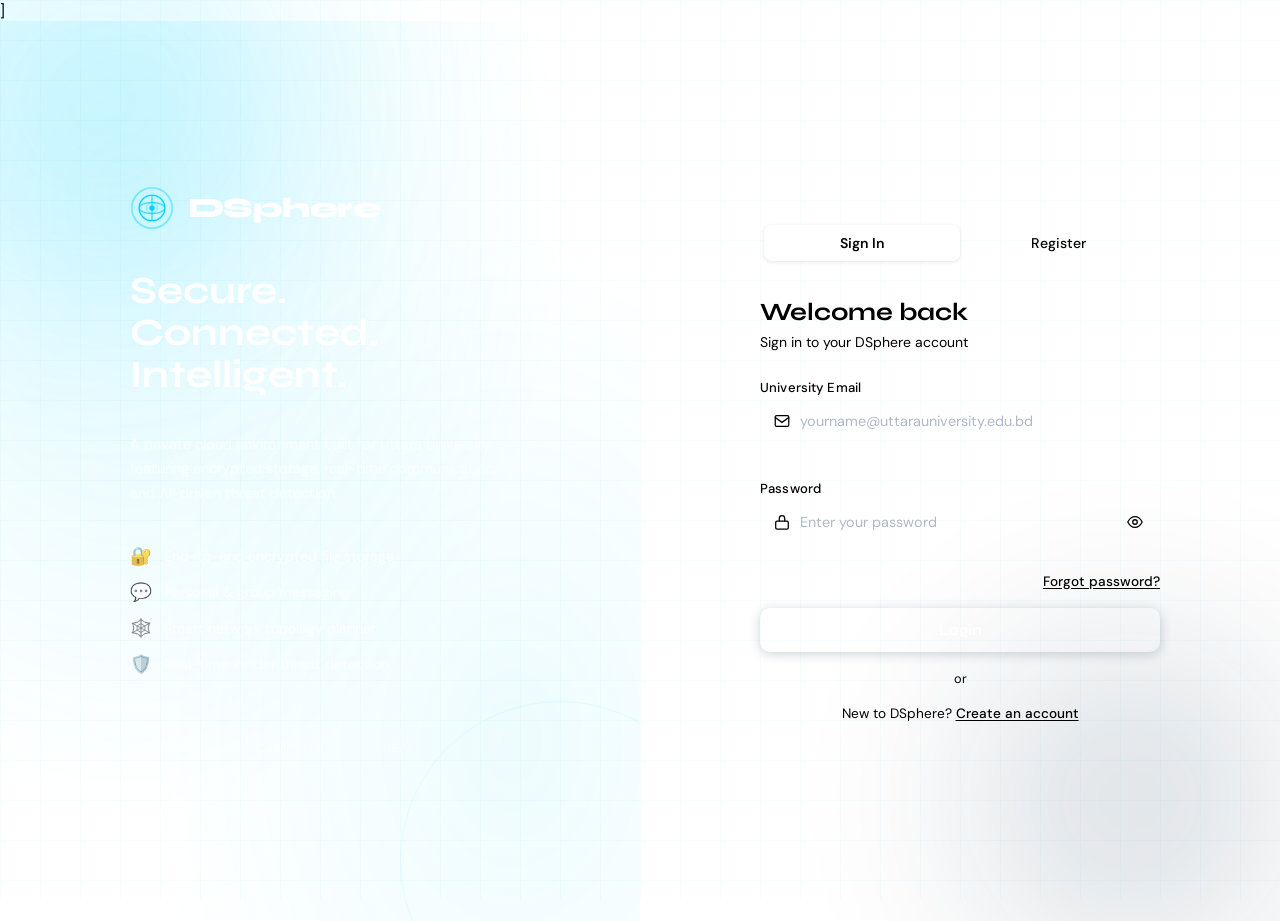
==== commit 6834a7f3: "Update index.html" ====
--- a/DSphere final/DSphere/frontend/pages/index.html
+++ b/DSphere final/DSphere/frontend/pages/index.html
@@ -7,8 +7,479 @@
   <link rel="preconnect" href="https://fonts.googleapis.com" />
   <link rel="preconnect" href="https://fonts.gstatic.com" crossorigin />
   <link href="https://fonts.googleapis.com/css2?family=Syne:wght@400;600;700;800&family=DM+Sans:ital,wght@0,300;0,400;0,500;1,300&display=swap" rel="stylesheet" />
-  <link rel="stylesheet" href="../css/variables.css" />
-<link rel="stylesheet" href="../css/auth.css" />
+<style>
+  /* ============================================================
+   DSphere — auth.css
+   Login / Registration page styles
+   User Panel palette: #F8F9FA bg | #0A2540 navy | #00D4FF cyan
+   ============================================================ */
+
+*, *::before, *::after { box-sizing: border-box; margin: 0; padding: 0; }
+
+html {
+  font-size: 16px;
+  -webkit-font-smoothing: antialiased;
+}
+
+body {
+  font-family: 'DM Sans', sans-serif;
+  background: var(--up-bg);
+  color: var(--up-text);
+  min-height: 100vh;
+  overflow-x: hidden;
+  position: relative;
+}
+
+/* ── BACKGROUND DECORATION ── */
+.bg-orb {
+  position: fixed;
+  border-radius: 50%;
+  pointer-events: none;
+  z-index: 0;
+  filter: blur(80px);
+  opacity: 0.18;
+}
+.bg-orb--1 {
+  width: 600px; height: 600px;
+  background: radial-gradient(circle, #00D4FF, transparent 70%);
+  top: -200px; left: -200px;
+  animation: drift 18s ease-in-out infinite alternate;
+}
+.bg-orb--2 {
+  width: 500px; height: 500px;
+  background: radial-gradient(circle, #0A2540, transparent 70%);
+  bottom: -150px; right: -100px;
+  animation: drift 22s ease-in-out infinite alternate-reverse;
+}
+@keyframes drift {
+  from { transform: translate(0, 0) scale(1); }
+  to   { transform: translate(40px, 30px) scale(1.05); }
+}
+
+.bg-grid {
+  position: fixed; inset: 0; z-index: 0; pointer-events: none;
+  background-image:
+    linear-gradient(rgba(0,212,255,.035) 1px, transparent 1px),
+    linear-gradient(90deg, rgba(0,212,255,.035) 1px, transparent 1px);
+  background-size: 40px 40px;
+}
+
+/* ── LAYOUT SHELL ── */
+.auth-shell {
+  position: relative; z-index: 1;
+  display: grid;
+  grid-template-columns: 1fr 1fr;
+  min-height: 100vh;
+}
+
+/* ── BRAND PANEL (left) ── */
+.brand-panel {
+  background: var(--up-primary);
+  display: flex; align-items: center; justify-content: center;
+  padding: 48px 52px;
+  position: relative; overflow: hidden;
+}
+.brand-panel::before {
+  content: '';
+  position: absolute; inset: 0;
+  background:
+    radial-gradient(ellipse at 20% 20%, rgba(0,212,255,.12) 0%, transparent 60%),
+    radial-gradient(ellipse at 80% 80%, rgba(0,212,255,.07) 0%, transparent 50%);
+  pointer-events: none;
+}
+.brand-panel::after {
+  content: '';
+  position: absolute;
+  width: 320px; height: 320px;
+  border: 1px solid rgba(0,212,255,.08);
+  border-radius: 50%;
+  bottom: -100px; right: -80px;
+}
+
+.brand-panel__inner {
+  position: relative; z-index: 1;
+  max-width: 380px;
+  display: flex; flex-direction: column; gap: 40px;
+}
+
+/* Logo */
+.brand-logo {
+  display: flex; align-items: center; gap: 14px;
+}
+.brand-logo__icon {
+  width: 44px; height: 44px;
+  animation: rotate-slow 20s linear infinite;
+}
+@keyframes rotate-slow {
+  from { transform: rotate(0deg); }
+  to   { transform: rotate(360deg); }
+}
+.brand-logo__wordmark {
+  font-family: 'Syne', sans-serif;
+  font-weight: 800;
+  font-size: 1.75rem;
+  letter-spacing: -0.02em;
+  color: #ffffff;
+}
+
+/* Tagline */
+.brand-tagline__headline {
+  font-family: 'Syne', sans-serif;
+  font-weight: 700;
+  font-size: 2.4rem;
+  line-height: 1.1;
+  color: #ffffff;
+  margin-bottom: 16px;
+}
+.brand-tagline__headline::after {
+  content: '';
+  display: block;
+  width: 48px; height: 3px;
+  background: var(--up-accent);
+  border-radius: 2px;
+  margin-top: 16px;
+}
+.brand-tagline__sub {
+  font-size: 0.9rem;
+  line-height: 1.7;
+  color: rgba(255,255,255,.62);
+}
+
+/* Feature list */
+.brand-features {
+  list-style: none;
+  display: flex; flex-direction: column; gap: 14px;
+}
+.brand-features__item {
+  display: flex; align-items: center; gap: 12px;
+  font-size: 0.88rem;
+  color: rgba(255,255,255,.75);
+}
+.brand-features__icon { font-size: 1.1rem; }
+
+.brand-uni {
+  font-size: 0.75rem;
+  color: rgba(255,255,255,.3);
+  letter-spacing: 0.03em;
+  text-transform: uppercase;
+  border-top: 1px solid rgba(255,255,255,.08);
+  padding-top: 24px;
+}
+
+/* ── AUTH PANEL (right) ── */
+.auth-panel {
+  display: flex; flex-direction: column;
+  align-items: center; justify-content: center;
+  padding: 40px 32px;
+  background: var(--up-surface);
+  position: relative;
+}
+
+/* ── TABS ── */
+.auth-tabs {
+  display: flex;
+  background: var(--up-bg);
+  border-radius: 10px;
+  padding: 4px;
+  position: relative;
+  width: 100%; max-width: 400px;
+  margin-bottom: 32px;
+}
+.auth-tabs__btn {
+  flex: 1;
+  background: transparent;
+  border: none; cursor: pointer;
+  font-family: 'DM Sans', sans-serif;
+  font-size: 0.88rem;
+  font-weight: 500;
+  color: var(--up-muted);
+  padding: 9px 0;
+  border-radius: 8px;
+  position: relative; z-index: 1;
+  transition: color 0.2s;
+}
+.auth-tabs__btn--active { color: var(--up-primary); font-weight: 600; }
+.auth-tabs__indicator {
+  position: absolute;
+  top: 4px; bottom: 4px;
+  width: calc(50% - 4px);
+  background: #fff;
+  border-radius: 8px;
+  box-shadow: 0 1px 4px rgba(0,0,0,.1);
+  transition: transform 0.25s cubic-bezier(.4,0,.2,1);
+  left: 4px;
+}
+.auth-tabs__indicator[data-tab="register"] {
+  transform: translateX(calc(100% + 0px));
+}
+
+/* ── FORM WRAP ── */
+.auth-form-wrap {
+  width: 100%; max-width: 400px;
+  animation: fade-up 0.3s ease;
+}
+@keyframes fade-up {
+  from { opacity: 0; transform: translateY(12px); }
+  to   { opacity: 1; transform: translateY(0); }
+}
+
+.form-header { margin-bottom: 28px; }
+.form-header__title {
+  font-family: 'Syne', sans-serif;
+  font-size: 1.55rem; font-weight: 700;
+  color: var(--up-primary);
+  margin-bottom: 6px;
+}
+.form-header__sub { font-size: 0.875rem; color: var(--up-muted); }
+
+/* ── FIELD GROUP ── */
+.auth-form { display: flex; flex-direction: column; gap: 18px; }
+
+.field-group { display: flex; flex-direction: column; gap: 5px; }
+.field-label {
+  font-size: 0.82rem; font-weight: 500;
+  color: var(--up-primary); letter-spacing: 0.01em;
+}
+.field-input-wrap {
+  position: relative;
+  display: flex; align-items: center;
+}
+.field-icon {
+  position: absolute; left: 13px;
+  width: 18px; height: 18px; color: var(--up-muted);
+  display: flex; align-items: center;
+  pointer-events: none;
+}
+.field-icon svg { width: 100%; height: 100%; }
+
+.field-input {
+  width: 100%;
+  padding: 11px 14px 11px 40px;
+  border: 1.5px solid var(--up-border);
+  border-radius: 9px;
+  font-family: 'DM Sans', sans-serif;
+  font-size: 0.9rem;
+  color: var(--up-text);
+  background: var(--up-bg);
+  outline: none;
+  transition: border-color 0.2s, box-shadow 0.2s;
+}
+.field-input--pw { padding-right: 44px; }
+.field-input:focus {
+  border-color: var(--up-accent);
+  box-shadow: 0 0 0 3px rgba(0,212,255,.14);
+  background: #fff;
+}
+.field-input.is-invalid {
+  border-color: var(--up-error);
+  box-shadow: 0 0 0 3px rgba(229,57,53,.1);
+}
+.field-input.is-valid {
+  border-color: var(--up-success);
+}
+.field-input::placeholder { color: #b0b8c8; }
+
+/* eye toggle */
+.pw-toggle {
+  position: absolute; right: 12px;
+  background: none; border: none; cursor: pointer;
+  color: var(--up-muted);
+  padding: 4px;
+  display: flex; align-items: center;
+  border-radius: 4px;
+  transition: color 0.15s;
+}
+.pw-toggle:hover { color: var(--up-primary); }
+.eye-icon { width: 18px; height: 18px; }
+
+/* field badge (email domain check) */
+.field-badge {
+  position: absolute; right: 12px;
+  width: 18px; height: 18px;
+  font-size: 0.8rem;
+}
+
+.field-hint  { font-size: 0.75rem; color: var(--up-muted); }
+.field-error { font-size: 0.75rem; color: var(--up-error); min-height: 16px; }
+
+/* ── PASSWORD STRENGTH ── */
+.pw-strength { display: flex; align-items: center; gap: 10px; margin-top: 2px; }
+.pw-strength__bar {
+  flex: 1; height: 5px;
+  background: var(--up-border);
+  border-radius: 999px; overflow: hidden;
+}
+.pw-strength__fill {
+  height: 100%; border-radius: 999px;
+  width: 0%;
+  transition: width 0.35s ease, background 0.35s ease;
+}
+.pw-strength__label { font-size: 0.72rem; color: var(--up-muted); white-space: nowrap; }
+
+/* Strength states */
+.pw-strength[data-level="1"] .pw-strength__fill { width: 25%; background: var(--pw-weak); }
+.pw-strength[data-level="2"] .pw-strength__fill { width: 50%; background: var(--pw-fair); }
+.pw-strength[data-level="3"] .pw-strength__fill { width: 75%; background: var(--pw-good); }
+.pw-strength[data-level="4"] .pw-strength__fill { width: 100%; background: var(--pw-strong); }
+.pw-strength[data-level="1"] .pw-strength__label { color: var(--pw-weak); }
+.pw-strength[data-level="2"] .pw-strength__label { color: var(--pw-fair); }
+.pw-strength[data-level="3"] .pw-strength__label { color: var(--pw-good); }
+.pw-strength[data-level="4"] .pw-strength__label { color: var(--pw-strong); }
+
+/* Password rules checklist */
+.pw-rules { list-style: none; display: flex; flex-direction: column; gap: 4px; margin-top: 6px; }
+.pw-rule {
+  display: flex; align-items: center; gap: 7px;
+  font-size: 0.75rem; color: var(--up-muted);
+  transition: color 0.2s;
+}
+.pw-rule__dot {
+  width: 6px; height: 6px; border-radius: 50%;
+  background: var(--up-border);
+  flex-shrink: 0;
+  transition: background 0.2s;
+}
+.pw-rule[data-ok="true"] { color: var(--up-success); }
+.pw-rule[data-ok="true"] .pw-rule__dot { background: var(--up-success); }
+
+/* ── EXTRAS ── */
+.form-extras {
+  display: flex; justify-content: flex-end;
+  margin-top: -8px;
+}
+.link-btn {
+  background: none; border: none; cursor: pointer;
+  font-family: 'DM Sans', sans-serif;
+  font-size: 0.85rem; font-weight: 500;
+  color: var(--up-accent);
+  padding: 0;
+  text-decoration: underline; text-underline-offset: 2px;
+  transition: color 0.15s;
+}
+.link-btn:hover { color: var(--up-primary); }
+.link-btn:disabled { color: var(--up-muted); cursor: not-allowed; text-decoration: none; }
+
+/* ── PRIMARY BUTTON ── */
+.btn-primary {
+  width: 100%;
+  padding: 13px;
+  background: var(--up-primary);
+  color: #fff;
+  border: none; border-radius: 10px;
+  font-family: 'Syne', sans-serif;
+  font-size: 0.95rem; font-weight: 600;
+  cursor: pointer;
+  display: flex; align-items: center; justify-content: center; gap: 10px;
+  position: relative; overflow: hidden;
+  transition: background 0.2s, transform 0.1s, box-shadow 0.2s;
+  box-shadow: 0 2px 12px rgba(10,37,64,.2);
+}
+.btn-primary::before {
+  content: '';
+  position: absolute; inset: 0;
+  background: linear-gradient(135deg, rgba(0,212,255,.18) 0%, transparent 60%);
+  opacity: 0;
+  transition: opacity 0.2s;
+}
+.btn-primary:hover::before { opacity: 1; }
+.btn-primary:hover { background: #0d2f52; box-shadow: 0 4px 20px rgba(10,37,64,.3); }
+.btn-primary:active { transform: scale(0.98); }
+.btn-primary:disabled { background: var(--up-muted); cursor: not-allowed; box-shadow: none; }
+
+/* spinner */
+.btn-primary__spinner {
+  display: none;
+  width: 16px; height: 16px;
+  border: 2px solid rgba(255,255,255,.35);
+  border-top-color: #fff;
+  border-radius: 50%;
+  animation: spin 0.7s linear infinite;
+}
+.btn-primary.is-loading .btn-primary__text { opacity: 0.6; }
+.btn-primary.is-loading .btn-primary__spinner { display: block; }
+@keyframes spin { to { transform: rotate(360deg); } }
+
+/* ── DIVIDER ── */
+.form-divider {
+  position: relative; text-align: center;
+  color: var(--up-muted); font-size: 0.8rem;
+}
+.form-divider::before, .form-divider::after {
+  content: '';
+  position: absolute; top: 50%;
+  width: 42%; height: 1px;
+  background: var(--up-border);
+}
+.form-divider::before { left: 0; }
+.form-divider::after  { right: 0; }
+.form-divider span { background: var(--up-surface); padding: 0 10px; }
+
+.form-switch-hint { font-size: 0.85rem; color: var(--up-muted); text-align: center; }
+
+/* ── OTP INPUTS ── */
+.otp-input-row {
+  display: flex; gap: 10px; justify-content: center;
+  margin-bottom: 8px;
+}
+.otp-digit {
+  width: 52px; height: 58px;
+  text-align: center;
+  font-family: 'Syne', sans-serif;
+  font-size: 1.5rem; font-weight: 700;
+  color: var(--up-primary);
+  border: 1.5px solid var(--up-border);
+  border-radius: 10px;
+  background: var(--up-bg);
+  outline: none;
+  transition: border-color 0.2s, box-shadow 0.2s;
+  caret-color: transparent;
+}
+.otp-digit:focus {
+  border-color: var(--up-accent);
+  box-shadow: 0 0 0 3px rgba(0,212,255,.14);
+  background: #fff;
+}
+.otp-digit.filled { background: var(--up-primary); color: #fff; border-color: var(--up-primary); }
+.otp-error { display: block; text-align: center; margin-bottom: 4px; }
+
+.otp-timer {
+  display: flex; align-items: center; justify-content: center; gap: 8px;
+  font-size: 0.82rem; color: var(--up-muted);
+  margin-bottom: 4px;
+}
+
+/* ── TOAST ── */
+.toast {
+  position: fixed; bottom: 28px; left: 50%;
+  transform: translateX(-50%) translateY(20px);
+  background: var(--up-primary);
+  color: #fff;
+  font-size: 0.875rem;
+  padding: 12px 24px;
+  border-radius: 10px;
+  box-shadow: 0 8px 32px rgba(0,0,0,.18);
+  opacity: 0; pointer-events: none;
+  transition: opacity 0.3s, transform 0.3s;
+  white-space: nowrap;
+  z-index: 1000;
+}
+.toast.toast--show { opacity: 1; transform: translateX(-50%) translateY(0); pointer-events: auto; }
+.toast.toast--success { border-left: 4px solid #2E7D32; }
+.toast.toast--error   { border-left: 4px solid var(--up-error); }
+
+/* ── RESPONSIVE ── */
+@media (max-width: 860px) {
+  .auth-shell { grid-template-columns: 1fr; }
+  .brand-panel { display: none; }
+  .auth-panel { padding: 36px 20px; }
+}
+@media (max-width: 420px) {
+  .otp-digit { width: 42px; height: 50px; font-size: 1.2rem; }
+  .form-header__title { font-size: 1.3rem; }
+}
+
+  
+</style>
 </head>
 <body>
 ]
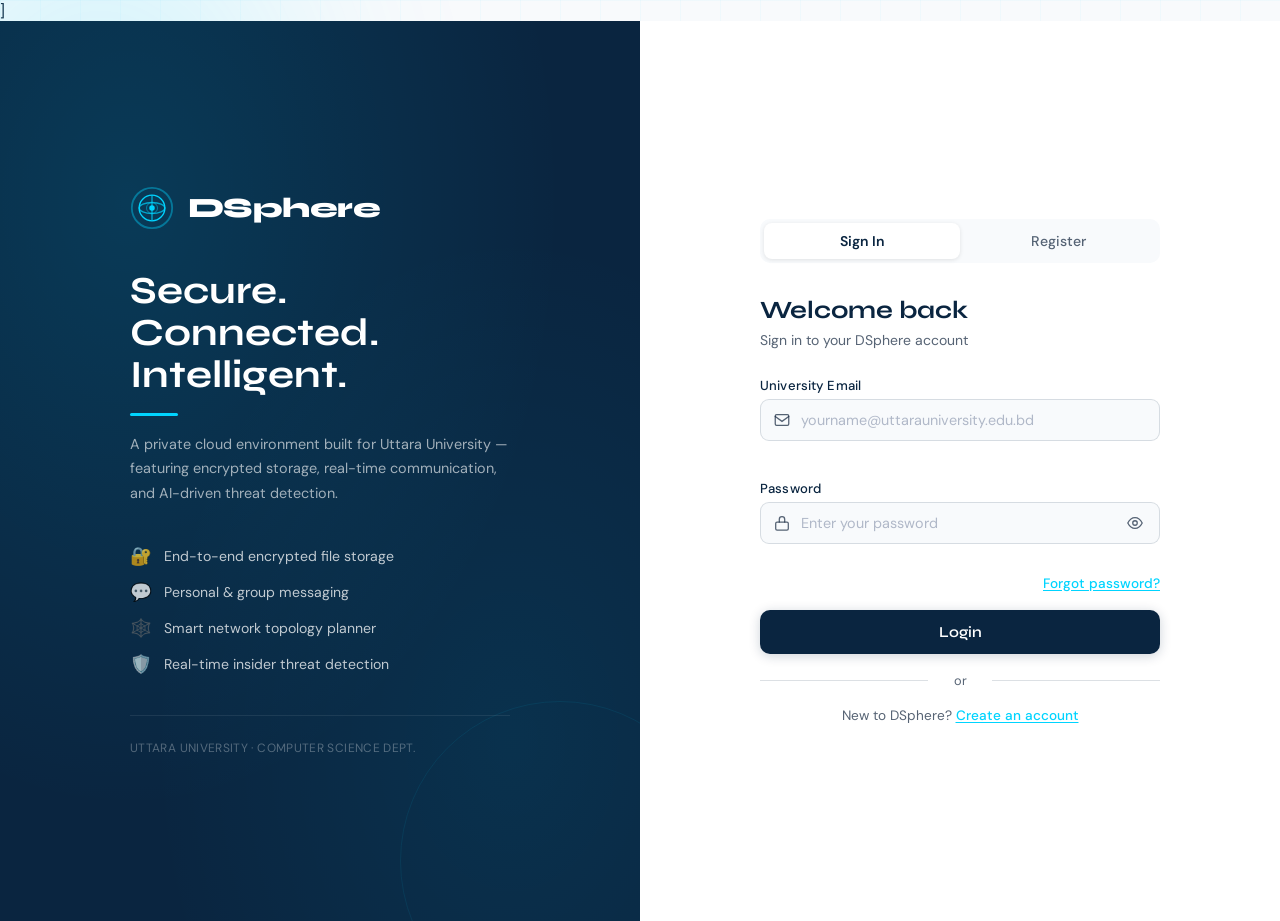
==== commit 01c2f0cc: "Update index.html" ====
--- a/DSphere final/DSphere/frontend/pages/index.html
+++ b/DSphere final/DSphere/frontend/pages/index.html
@@ -478,7 +478,21 @@
   .form-header__title { font-size: 1.3rem; }
 }
 
-  
+ :root {
+  --up-bg: #f8fafc;
+  --up-surface: #ffffff;
+  --up-primary: #0a2540;
+  --up-accent: #00d4ff;
+  --up-text: #15273f;
+  --up-muted: rgba(21, 39, 63, 0.72);
+  --up-border: rgba(10, 37, 64, 0.14);
+  --up-success: #22c55e;
+  --up-error: #e53935;
+  --pw-weak: #fb7185;
+  --pw-fair: #fbbf24;
+  --pw-good: #38bdf8;
+  --pw-strong: #22c55e;
+} 
 </style>
 </head>
 <body>
